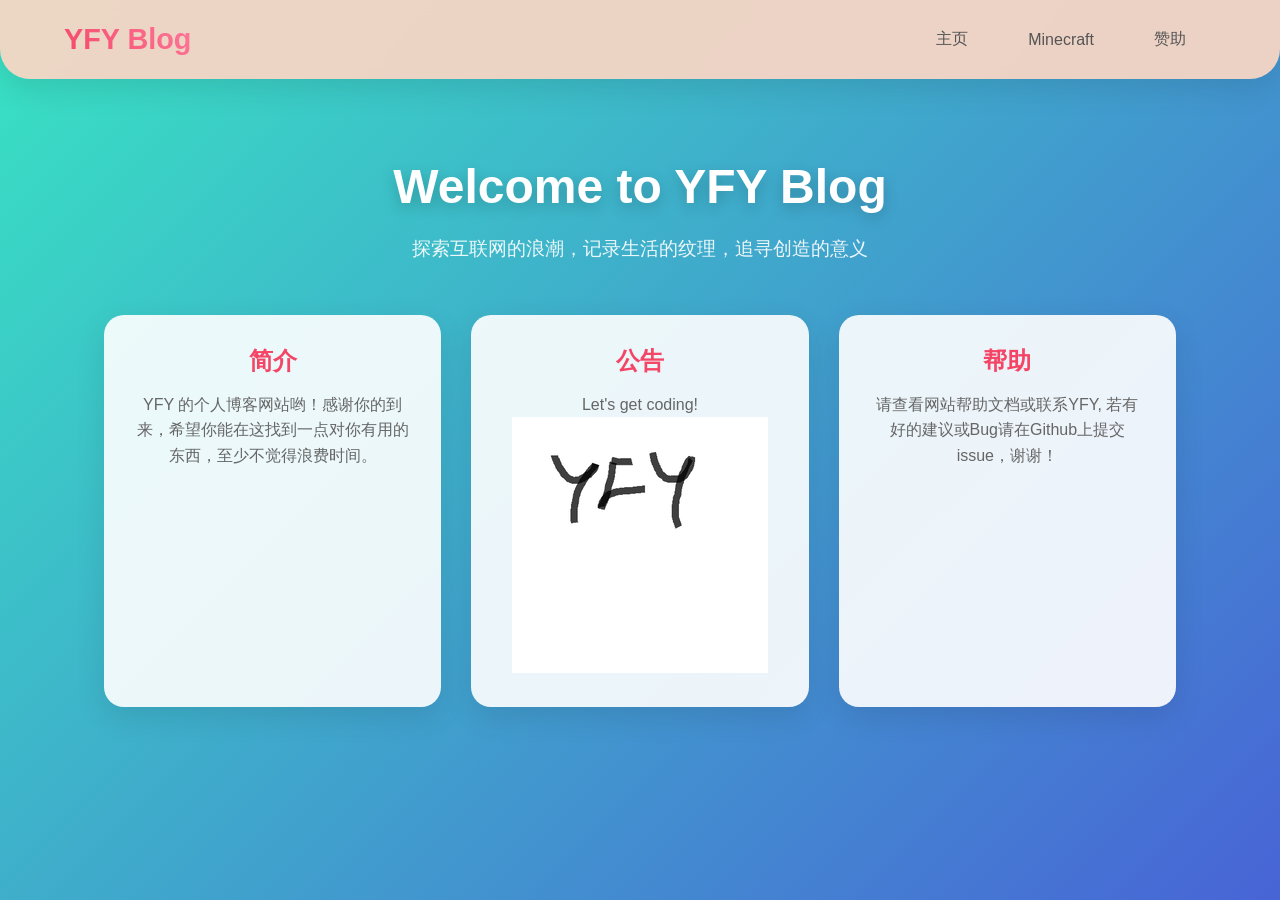
==== index.html @ e74c1ad0 "0731" ====
<!DOCTYPE html>
<html lang="cmn-Hans">

<head>
    <meta charset="UTF-8">
    <title>YFY Blog</title>
    <meta name="viewport" content="width=device-width, initial-scale=1.0">
    <link rel="stylesheet" href="style.css">
</head>

<body>
    <div class="container">
        <nav>
            <div class="nav-content">
                <div class="site-name">YFY Blog</div>
                <div class="menu-toggle" id="menuToggle">
                    <span></span>
                    <span></span>
                    <span></span>
                </div>
                <ul class="nav-menu" id="navMenu">
                    <li id="Home">主页</li>
                    <li id="Minecraft">Minecraft</li>
                    <li id="Support">赞助</li>
                </ul>
            </div>
        </nav>
        
        <div class="content">
            <h1>Welcome to YFY Blog</h1>
            <p>探索互联网的浪潮，记录生活的纹理，追寻创造的意义</p>
            <div class="features">
                <div class="feature-card">
                    <h3>简介</h3>
                    <p>YFY 的个人博客网站哟！感谢你的到来，希望你能在这找到一点对你有用的东西，至少不觉得浪费时间。</p>
                </div>
                <div class="feature-card">
                    <h3>公告</h3>
                    <p>Let's get coding!</p>
                    <img src="favicon.ico" alt="">
                </div>
                <div class="feature-card">
                    <h3>帮助</h3>
                    <p>请查看网站帮助文档或联系YFY, 若有好的建议或Bug请在Github上提交issue，谢谢！</p>
                </div>
            </div>
            <!-- <p>114514</p> -->
        </div>
    </div>
    <script src="script.js"></script>
</body>
</html>
---- style.css ----
*{
    margin: 0;
    padding: 0;
    box-sizing: border-box;
    font-family: "Poppins", sans-serif;
}

body {
    overflow-x: hidden;
}

.container {
    background: linear-gradient(135deg, #38e3c3 0%, #4864d6 100%);
    width: 100%;
    min-height: 100vh;
    display: flex;
    flex-direction: column;
    align-items: center;
}

/* 导航栏样式 */
nav {
    background: rgba(246, 213, 196, 0.95);
    border-radius: 0 0 30px 30px;
    padding: 15px 5%;
    box-shadow: 0 10px 30px rgba(0, 0, 0, 0.1);
    width: 100%;
    position: sticky;
    top: 0;
    z-index: 1000;
    backdrop-filter: blur(10px);
}

.nav-content {
    display: flex;
    justify-content: space-between;
    align-items: center;
    max-width: 1200px;
    margin: 0 auto;
    width: 100%;
}

.site-name {
    font-size: 1.8rem;
    font-weight: 800;
    color: #f44566;
    padding: 8px 0;
    cursor: default;
    white-space: nowrap;
    background: linear-gradient(45deg, #f44566, #ff7b9c);
    
    /* 浏览器前缀（旧版浏览器） */
    -webkit-background-clip: text;
    -webkit-text-fill-color: transparent;
    
    /* 标准属性（现代浏览器） */
    background-clip: text;
    -webkit-text-fill-color: transparent;
    color: transparent;
    
    transition: transform 0.3s ease;
}

.site-name:hover {
    transform: scale(1.05);
}

/* 导航菜单样式 */
.nav-menu {
    display: flex;
    list-style: none;
    align-items: center;
    transition: all 0.4s ease;
}

.nav-menu li {
    padding: 12px 25px;
    margin: 0 5px;
    font-size: 1rem;
    font-weight: 500;
    color: #555;
    cursor: pointer;
    position: relative;
    z-index: 2;
    transition: color 0.5s;
    border-radius: 30px;
    white-space: nowrap;
}

.nav-menu li::after {
    content: '';
    background: linear-gradient(45deg, #f44566, #ff7b9c);
    width: 100%;
    height: 100%;
    border-radius: 30px;
    position: absolute;
    top: 100%;
    left: 50%;
    transform: translate(-50%, -50%);
    z-index: -1;
    opacity: 0;
    transition: top 0.5s, opacity 0.5s;
}

.nav-menu li:hover {
    color: #fff;
}

.nav-menu li:hover::after {
    top: 50%;
    opacity: 1;
}

/* 移动端菜单切换按钮 */
.menu-toggle {
    display: none;
    flex-direction: column;
    justify-content: space-between;
    width: 30px;
    height: 21px;
    cursor: pointer;
    z-index: 1001;
}

.menu-toggle span {
    display: block;
    height: 3px;
    width: 100%;
    background: #f44566;
    border-radius: 3px;
    transition: all 0.3s ease;
}

/* 主要内容区域 */
.content {
    max-width: 1200px;
    width: 100%;
    padding: 60px 5%;
    text-align: center;
    margin-top: 20px;
}

.content h1 {
    font-size: 3rem;
    color: #fff;
    margin-bottom: 20px;
    text-shadow: 0 5px 15px rgba(0, 0, 0, 0.2);
}

.content p {
    font-size: 1.2rem;
    color: rgba(255, 255, 255, 0.9);
    max-width: 700px;
    margin: 0 auto 50px;
    line-height: 1.6;
}

.features {
    display: grid;
    grid-template-columns: repeat(auto-fit, minmax(300px, 1fr));
    gap: 30px;
    margin-top: 40px;
}

.feature-card {
    background: rgba(255, 255, 255, 0.9);
    border-radius: 20px;
    padding: 30px;
    box-shadow: 0 10px 30px rgba(0, 0, 0, 0.1);
    transition: transform 0.3s ease, box-shadow 0.3s ease;
}

.feature-card:hover {
    transform: translateY(-10px);
    box-shadow: 0 15px 35px rgba(0, 0, 0, 0.15);
}

.feature-card h3 {
    color: #f44566;
    margin-bottom: 15px;
    font-size: 1.5rem;
}

.feature-card p {
    color: #666;
    font-size: 1rem;
    margin-bottom: 0;
}

/* 响应式设计 */
@media (max-width: 992px) {
    .content h1 {
        font-size: 2.5rem;
    }
    
    .features {
        grid-template-columns: repeat(auto-fit, minmax(250px, 1fr));
    }
}

@media (max-width: 768px) {
    .nav-menu {
        position: fixed;
        top: 0;
        right: -100%;
        width: 280px;
        height: 100vh;
        background: rgba(255, 255, 255, 0.98);
        flex-direction: column;
        justify-content: flex-start;
        padding-top: 100px;
        box-shadow: -5px 0 20px rgba(0, 0, 0, 0.1);
        border-radius: 20px 0 0 20px;
    }
    
    .nav-menu.active {
        right: 0;
    }
    
    .nav-menu li {
        margin: 15px 0;
        width: 80%;
        text-align: center;
        padding: 15px;
    }
    
    .menu-toggle {
        display: flex;
    }
    
    /* 菜单切换动画 */
    .menu-toggle.active span:nth-child(1) {
        transform: translateY(9px) rotate(45deg);
    }
    
    .menu-toggle.active span:nth-child(2) {
        opacity: 0;
    }
    
    .menu-toggle.active span:nth-child(3) {
        transform: translateY(-9px) rotate(-45deg);
    }
    
    .content h1 {
        font-size: 2rem;
    }
    
    .content p {
        font-size: 1rem;
    }
}

@media (max-width: 480px) {
    .site-name {
        font-size: 1.5rem;
    }
    
    .content {
        padding: 40px 5%;
    }
    
    .content h1 {
        font-size: 1.8rem;
    }
    
    .features {
        grid-template-columns: 1fr;
    }
    
    nav {
        padding: 12px 4%;
        border-radius: 0 0 20px 20px;
    }
}
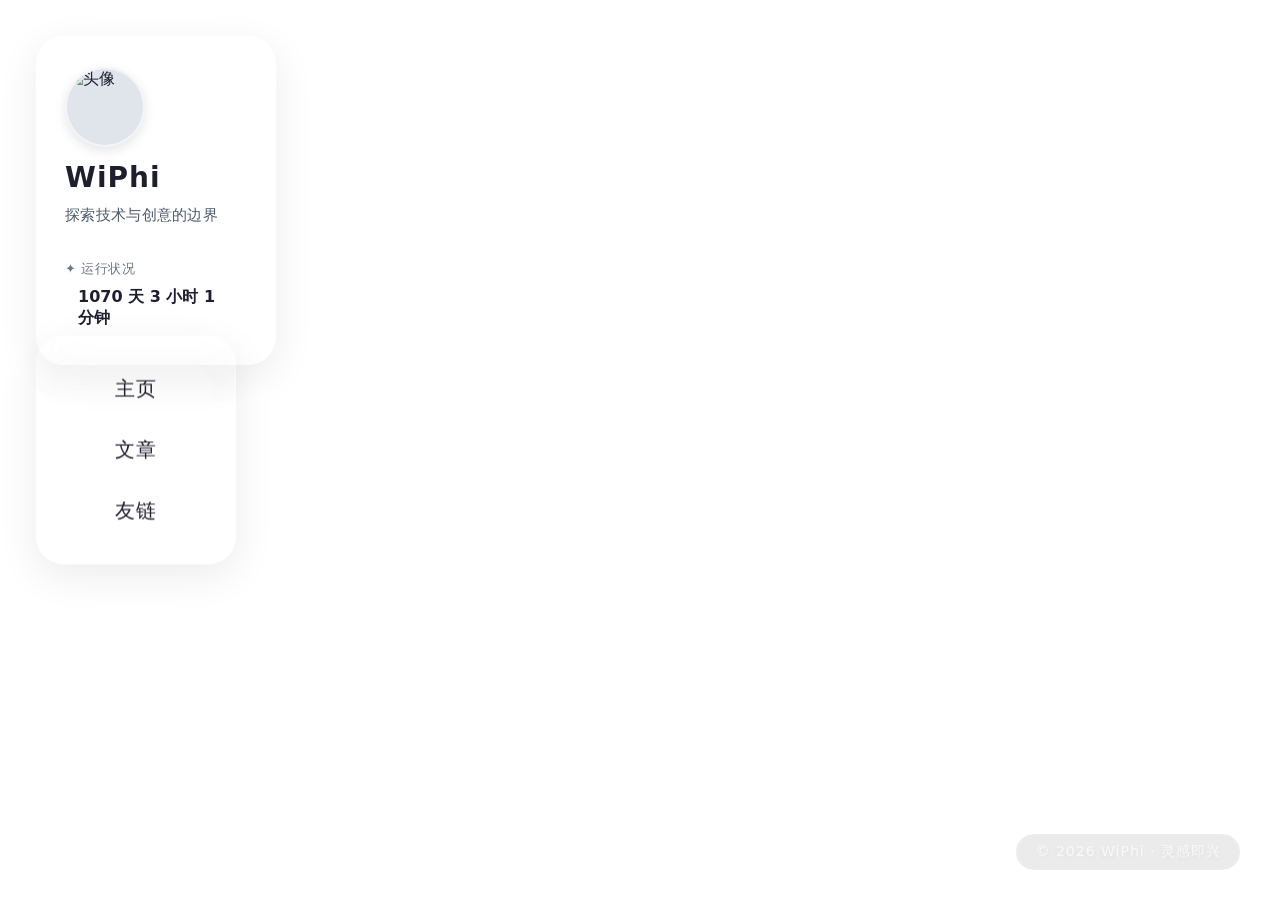
==== commit 178c6820: "0731" ====
--- a/index.html
+++ b/index.html
@@ -1,52 +1,36 @@
 <!DOCTYPE html>
-<html lang="cmn-Hans">
+<html lang="zh-CN">
+<head>
+    <meta charset="UTF-8" />
+    <meta name="viewport" content="width=device-width, initial-scale=1.0" />
+    <title>WiPhi Blog</title>
+    <link rel="stylesheet" href="style.css" />
+</head>
+<body>
 
-<head>
-    <meta charset="UTF-8">
-    <title>YFY Blog</title>
-    <meta name="viewport" content="width=device-width, initial-scale=1.0">
-    <link rel="stylesheet" href="style.css">
-</head>
-
-<body>
-    <div class="container">
-        <nav>
-            <div class="nav-content">
-                <div class="site-name">YFY Blog</div>
-                <div class="menu-toggle" id="menuToggle">
-                    <span></span>
-                    <span></span>
-                    <span></span>
-                </div>
-                <ul class="nav-menu" id="navMenu">
-                    <li id="Home">主页</li>
-                    <li id="Minecraft">Minecraft</li>
-                    <li id="Support">赞助</li>
-                </ul>
-            </div>
-        </nav>
-        
-        <div class="content">
-            <h1>Welcome to YFY Blog</h1>
-            <p>探索互联网的浪潮，记录生活的纹理，追寻创造的意义</p>
-            <div class="features">
-                <div class="feature-card">
-                    <h3>简介</h3>
-                    <p>YFY 的个人博客网站哟！感谢你的到来，希望你能在这找到一点对你有用的东西，至少不觉得浪费时间。</p>
-                </div>
-                <div class="feature-card">
-                    <h3>公告</h3>
-                    <p>Let's get coding!</p>
-                    <img src="favicon.ico" alt="">
-                </div>
-                <div class="feature-card">
-                    <h3>帮助</h3>
-                    <p>请查看网站帮助文档或联系YFY, 若有好的建议或Bug请在Github上提交issue，谢谢！</p>
-                </div>
-            </div>
-            <!-- <p>114514</p> -->
+    <!-- ====== 左上角：个人信息模块 ====== -->
+    <div class="card profile-card">
+        <img src="head.png" alt="头像" class="avatar" />
+        <h1 class="name">WiPhi</h1>
+        <p class="bio">探索技术与创意的边界</p>
+        <div class="status">
+            <span class="status-label">✦ 运行状况</span>
+            <span class="status-time" id="uptime">0 天 0 小时 0 分钟</span>
         </div>
     </div>
+
+    <!-- ====== 左侧居中：菜单模块 ====== -->
+    <nav class="card menu-card">
+        <a href="#" class="menu-item">主页</a>
+        <a href="#" class="menu-item">文章</a>
+        <a href="#" class="menu-item">友链</a>
+    </nav>
+
+    <!-- ====== 装饰脚标 ====== -->
+    <div class="footer-deco">
+        <span>© 2026 WiPhi · 灵感即兴</span>
+    </div>
+
     <script src="script.js"></script>
 </body>
 </html>
--- a/style.css
+++ b/style.css
@@ -1,274 +1,203 @@
-*{
+/* 全局重置 & 背景 */
+* {
     margin: 0;
     padding: 0;
     box-sizing: border-box;
-    font-family: "Poppins", sans-serif;
 }
 
 body {
-    overflow-x: hidden;
-}
-
-.container {
-    background: linear-gradient(135deg, #38e3c3 0%, #4864d6 100%);
+    height: 100vh;
+    width: 100vw;
+    overflow: hidden;
+    font-family: 'Segoe UI', 'PingFang SC', Roboto, system-ui, -apple-system, sans-serif;
+    background: url('background.png') no-repeat center center / cover;
+    /* 背景图铺满，不重复 */
+    backdrop-filter: blur(2px);
+    /* 轻微背景模糊，增强毛玻璃层次感（可选） */
+    display: flex;
+    align-items: center;
+    justify-content: center;
+    position: relative;
+    color: #1e1e2f;
+}
+
+/* ----- 毛玻璃卡片通用样式 ----- */
+.card {
+    background: rgba(255, 255, 255, 0.25);
+    backdrop-filter: blur(16px) saturate(180%);
+    -webkit-backdrop-filter: blur(16px) saturate(180%);
+    border: 1px solid rgba(255, 255, 255, 0.35);
+    border-radius: 28px;
+    box-shadow: 0 12px 40px rgba(0, 0, 0, 0.08);
+    padding: 24px 28px;
+    transition: transform 0.3s cubic-bezier(0.2, 0, 0, 1),
+                box-shadow 0.3s ease,
+                background 0.3s ease;
+    will-change: transform;
+    /* 让悬停放大更平滑 */
+}
+
+.card:hover {
+    transform: scale(1.05);
+    box-shadow: 0 20px 60px rgba(0, 0, 0, 0.15);
+    background: rgba(255, 255, 255, 0.35);
+    /* 微微更亮，增强毛玻璃通透感 */
+}
+
+/* ----- 左上角个人信息模块 ----- */
+.profile-card {
+    position: absolute;
+    top: 36px;
+    left: 36px;
+    width: 240px;
+    display: flex;
+    flex-direction: column;
+    align-items: flex-start;
+    gap: 10px;
+    padding: 30px 28px;
+}
+
+.avatar {
+    width: 80px;
+    height: 80px;
+    border-radius: 50%;
+    object-fit: cover;
+    border: 2px solid rgba(255, 255, 255, 0.6);
+    box-shadow: 0 4px 12px rgba(0, 0, 0, 0.1);
+    margin-bottom: 4px;
+    background: #e0e5ec; /* 图片占位色，实际加载后覆盖 */
+}
+
+.name {
+    font-size: 28px;
+    font-weight: 700;
+    letter-spacing: 1px;
+    color: #1e1e2f;
+    margin: 0;
+}
+
+.bio {
+    font-size: 15px;
+    color: #2c3e50;
+    opacity: 0.85;
+    margin: 2px 0 6px 0;
+    font-weight: 400;
+    letter-spacing: 0.3px;
+}
+
+.status {
+    display: flex;
+    flex-direction: column;
+    gap: 4px;
+    margin-top: 6px;
     width: 100%;
-    min-height: 100vh;
+    border-top: 1px solid rgba(255, 255, 255, 0.3);
+    padding-top: 12px;
+}
+
+.status-label {
+    font-size: 13px;
+    font-weight: 500;
+    color: #2c3e50;
+    opacity: 0.7;
+    letter-spacing: 0.5px;
+}
+
+.status-time {
+    font-size: 16px;
+    font-weight: 600;
+    color: #1e1e2f;
+    background: rgba(255, 255, 255, 0.3);
+    padding: 4px 12px;
+    border-radius: 40px;
+    display: inline-block;
+    backdrop-filter: blur(4px);
+    border: 1px solid rgba(255, 255, 255, 0.2);
+    align-self: flex-start;
+}
+
+/* ----- 左侧居中菜单模块 ----- */
+.menu-card {
+    position: absolute;
+    top: 50%;
+    left: 36px;
+    transform: translateY(-50%);
+    width: 200px;
     display: flex;
     flex-direction: column;
-    align-items: center;
-}
-
-/* 导航栏样式 */
-nav {
-    background: rgba(246, 213, 196, 0.95);
-    border-radius: 0 0 30px 30px;
-    padding: 15px 5%;
-    box-shadow: 0 10px 30px rgba(0, 0, 0, 0.1);
-    width: 100%;
-    position: sticky;
-    top: 0;
-    z-index: 1000;
-    backdrop-filter: blur(10px);
-}
-
-.nav-content {
-    display: flex;
-    justify-content: space-between;
-    align-items: center;
-    max-width: 1200px;
-    margin: 0 auto;
-    width: 100%;
-}
-
-.site-name {
-    font-size: 1.8rem;
-    font-weight: 800;
-    color: #f44566;
-    padding: 8px 0;
-    cursor: default;
-    white-space: nowrap;
-    background: linear-gradient(45deg, #f44566, #ff7b9c);
-    
-    /* 浏览器前缀（旧版浏览器） */
-    -webkit-background-clip: text;
-    -webkit-text-fill-color: transparent;
-    
-    /* 标准属性（现代浏览器） */
-    background-clip: text;
-    -webkit-text-fill-color: transparent;
-    color: transparent;
-    
-    transition: transform 0.3s ease;
-}
-
-.site-name:hover {
-    transform: scale(1.05);
-}
-
-/* 导航菜单样式 */
-.nav-menu {
-    display: flex;
-    list-style: none;
-    align-items: center;
-    transition: all 0.4s ease;
-}
-
-.nav-menu li {
-    padding: 12px 25px;
-    margin: 0 5px;
-    font-size: 1rem;
+    gap: 12px;
+    padding: 28px 22px;
+    background: rgba(255, 255, 255, 0.2);
+    backdrop-filter: blur(16px) saturate(180%);
+    -webkit-backdrop-filter: blur(16px) saturate(180%);
+    border: 1px solid rgba(255, 255, 255, 0.3);
+}
+
+/* 菜单项 */
+.menu-item {
+    text-decoration: none;
+    color: #1e1e2f;
+    font-size: 20px;
     font-weight: 500;
-    color: #555;
-    cursor: pointer;
-    position: relative;
-    z-index: 2;
-    transition: color 0.5s;
-    border-radius: 30px;
-    white-space: nowrap;
-}
-
-.nav-menu li::after {
-    content: '';
-    background: linear-gradient(45deg, #f44566, #ff7b9c);
-    width: 100%;
-    height: 100%;
-    border-radius: 30px;
+    padding: 10px 16px;
+    border-radius: 60px;
+    background: rgba(255, 255, 255, 0.15);
+    transition: background 0.2s, color 0.2s, transform 0.2s;
+    text-align: center;
+    letter-spacing: 1px;
+    border: 1px solid transparent;
+}
+
+.menu-item:hover {
+    background: rgba(255, 255, 255, 0.45);
+    color: #000;
+    transform: scale(1.02);
+    border-color: rgba(255, 255, 255, 0.3);
+}
+
+/* 菜单悬停时，卡片本身也会放大（来自 .card:hover），但菜单项本身也有悬停效果，两者叠加不冲突 */
+.menu-card:hover .menu-item {
+    /* 保持子项不受父级悬停影响太多，但我们已经做了独立 hover */
+}
+
+/* ----- 装饰脚标 ----- */
+.footer-deco {
     position: absolute;
-    top: 100%;
-    left: 50%;
-    transform: translate(-50%, -50%);
-    z-index: -1;
-    opacity: 0;
-    transition: top 0.5s, opacity 0.5s;
-}
-
-.nav-menu li:hover {
-    color: #fff;
-}
-
-.nav-menu li:hover::after {
-    top: 50%;
-    opacity: 1;
-}
-
-/* 移动端菜单切换按钮 */
-.menu-toggle {
-    display: none;
-    flex-direction: column;
-    justify-content: space-between;
-    width: 30px;
-    height: 21px;
-    cursor: pointer;
-    z-index: 1001;
-}
-
-.menu-toggle span {
-    display: block;
-    height: 3px;
-    width: 100%;
-    background: #f44566;
-    border-radius: 3px;
-    transition: all 0.3s ease;
-}
-
-/* 主要内容区域 */
-.content {
-    max-width: 1200px;
-    width: 100%;
-    padding: 60px 5%;
-    text-align: center;
-    margin-top: 20px;
-}
-
-.content h1 {
-    font-size: 3rem;
-    color: #fff;
-    margin-bottom: 20px;
-    text-shadow: 0 5px 15px rgba(0, 0, 0, 0.2);
-}
-
-.content p {
-    font-size: 1.2rem;
-    color: rgba(255, 255, 255, 0.9);
-    max-width: 700px;
-    margin: 0 auto 50px;
-    line-height: 1.6;
-}
-
-.features {
-    display: grid;
-    grid-template-columns: repeat(auto-fit, minmax(300px, 1fr));
-    gap: 30px;
-    margin-top: 40px;
-}
-
-.feature-card {
-    background: rgba(255, 255, 255, 0.9);
-    border-radius: 20px;
-    padding: 30px;
-    box-shadow: 0 10px 30px rgba(0, 0, 0, 0.1);
-    transition: transform 0.3s ease, box-shadow 0.3s ease;
-}
-
-.feature-card:hover {
-    transform: translateY(-10px);
-    box-shadow: 0 15px 35px rgba(0, 0, 0, 0.15);
-}
-
-.feature-card h3 {
-    color: #f44566;
-    margin-bottom: 15px;
-    font-size: 1.5rem;
-}
-
-.feature-card p {
-    color: #666;
-    font-size: 1rem;
-    margin-bottom: 0;
-}
-
-/* 响应式设计 */
-@media (max-width: 992px) {
-    .content h1 {
-        font-size: 2.5rem;
-    }
-    
-    .features {
-        grid-template-columns: repeat(auto-fit, minmax(250px, 1fr));
-    }
-}
-
+    bottom: 30px;
+    right: 40px;
+    color: rgba(255, 255, 255, 0.7);
+    font-size: 14px;
+    font-weight: 300;
+    letter-spacing: 1px;
+    text-shadow: 0 2px 8px rgba(0, 0, 0, 0.1);
+    backdrop-filter: blur(4px);
+    background: rgba(0, 0, 0, 0.08);
+    padding: 8px 18px;
+    border-radius: 40px;
+    border: 1px solid rgba(255, 255, 255, 0.1);
+}
+
+/* 针对滚动或小屏的简单保护，但主要适配 PC */
 @media (max-width: 768px) {
-    .nav-menu {
-        position: fixed;
-        top: 0;
-        right: -100%;
-        width: 280px;
-        height: 100vh;
-        background: rgba(255, 255, 255, 0.98);
-        flex-direction: column;
-        justify-content: flex-start;
-        padding-top: 100px;
-        box-shadow: -5px 0 20px rgba(0, 0, 0, 0.1);
-        border-radius: 20px 0 0 20px;
-    }
-    
-    .nav-menu.active {
-        right: 0;
-    }
-    
-    .nav-menu li {
-        margin: 15px 0;
-        width: 80%;
-        text-align: center;
-        padding: 15px;
-    }
-    
-    .menu-toggle {
-        display: flex;
-    }
-    
-    /* 菜单切换动画 */
-    .menu-toggle.active span:nth-child(1) {
-        transform: translateY(9px) rotate(45deg);
-    }
-    
-    .menu-toggle.active span:nth-child(2) {
-        opacity: 0;
-    }
-    
-    .menu-toggle.active span:nth-child(3) {
-        transform: translateY(-9px) rotate(-45deg);
-    }
-    
-    .content h1 {
-        font-size: 2rem;
-    }
-    
-    .content p {
-        font-size: 1rem;
-    }
-}
-
-@media (max-width: 480px) {
-    .site-name {
-        font-size: 1.5rem;
-    }
-    
-    .content {
-        padding: 40px 5%;
-    }
-    
-    .content h1 {
-        font-size: 1.8rem;
-    }
-    
-    .features {
-        grid-template-columns: 1fr;
-    }
-    
-    nav {
-        padding: 12px 4%;
-        border-radius: 0 0 20px 20px;
+    .profile-card {
+        top: 20px;
+        left: 20px;
+        width: 200px;
+        padding: 20px;
+    }
+    .menu-card {
+        left: 20px;
+        width: 170px;
+        padding: 20px;
+    }
+    .avatar {
+        width: 64px;
+        height: 64px;
+    }
+    .name {
+        font-size: 22px;
+    }
+    .menu-item {
+        font-size: 17px;
     }
 }
